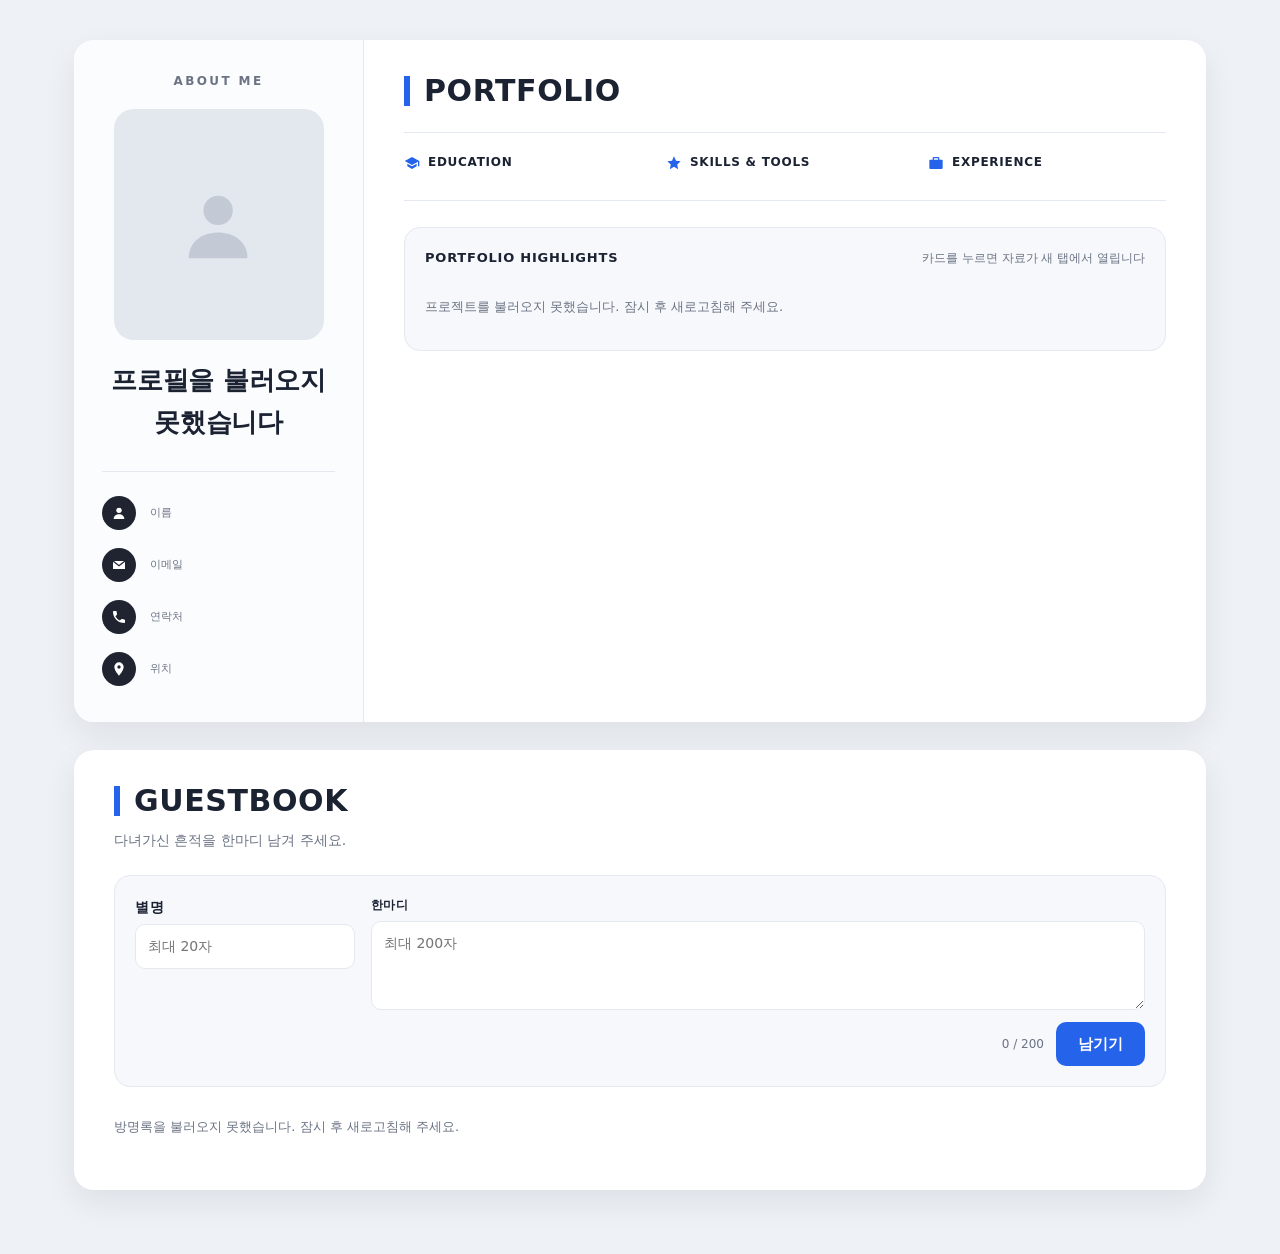
==== index.html @ 5671686d "방문자 화면(index.html, style.css, script.js) 추가 Co-Authored-By: Claude Opus 5.5 <noreply@anthropic.com> " ====
<!doctype html>
<html lang="ko">
<head>
  <meta charset="utf-8">
  <meta name="viewport" content="width=device-width, initial-scale=1">
  <title>포트폴리오</title>
  <link rel="stylesheet" href="style.css">
</head>
<body>
  <main class="page">

    <!-- 흰 큰 카드: 왼쪽 ABOUT ME + 오른쪽 PORTFOLIO -->
    <section class="sheet resume">

      <!-- 왼쪽: ABOUT ME -->
      <aside class="about">
        <p class="eyebrow">ABOUT ME</p>

        <div class="photo" id="photo">
          <img id="photo-img" alt="프로필 사진" hidden>
          <svg class="photo-empty" id="photo-empty" viewBox="0 0 24 24" aria-hidden="true"><circle cx="12" cy="8" r="4"/><path d="M4 21c0-4.4 3.6-7 8-7s8 2.6 8 7z"/></svg>
        </div>

        <h2 class="name" id="name">불러오는 중…</h2>
        <p class="job" id="job"></p>
        <p class="badge" id="badge" hidden>
          <svg viewBox="0 0 24 24" aria-hidden="true"><circle cx="12" cy="12" r="9" fill="none" stroke="currentColor" stroke-width="2"/><path d="M12 7v5l3 2" fill="none" stroke="currentColor" stroke-width="2" stroke-linecap="round"/></svg>
          <span id="badge-text"></span>
        </p>

        <ul class="contacts">
          <li>
            <span class="contact-icon"><svg viewBox="0 0 24 24" aria-hidden="true"><circle cx="12" cy="8" r="4"/><path d="M4 21c0-4.4 3.6-7 8-7s8 2.6 8 7z"/></svg></span>
            <div><span class="contact-label">이름</span><span class="contact-value" id="c-name"></span></div>
          </li>
          <li>
            <span class="contact-icon"><svg viewBox="0 0 24 24" aria-hidden="true"><path d="M3 6h18v12H3z"/><path d="M3 6l9 7 9-7" fill="none" stroke="#1f2430" stroke-width="2"/></svg></span>
            <div><span class="contact-label">이메일</span><span class="contact-value" id="c-email"></span></div>
          </li>
          <li>
            <span class="contact-icon"><svg viewBox="0 0 24 24" aria-hidden="true"><path d="M6.6 10.8a15 15 0 0 0 6.6 6.6l2.2-2.2c.3-.3.7-.4 1-.2 1.1.4 2.3.6 3.6.6.6 0 1 .4 1 1V20c0 .6-.4 1-1 1A17 17 0 0 1 3 4c0-.6.4-1 1-1h3.5c.6 0 1 .4 1 1 0 1.3.2 2.5.6 3.6.1.3 0 .7-.2 1z"/></svg></span>
            <div><span class="contact-label">연락처</span><span class="contact-value" id="c-phone"></span></div>
          </li>
          <li>
            <span class="contact-icon"><svg viewBox="0 0 24 24" aria-hidden="true"><path d="M12 2a7 7 0 0 0-7 7c0 5.2 7 13 7 13s7-7.8 7-13a7 7 0 0 0-7-7zm0 9.5A2.5 2.5 0 1 1 12 6.5a2.5 2.5 0 0 1 0 5z"/></svg></span>
            <div><span class="contact-label">위치</span><span class="contact-value" id="c-location"></span></div>
          </li>
        </ul>
      </aside>

      <!-- 오른쪽: PORTFOLIO -->
      <div class="content">
        <h1 class="page-title">PORTFOLIO</h1>
        <p class="headline" id="headline"></p>
        <p class="intro" id="intro"></p>

        <div class="facts">
          <section class="fact">
            <h3><svg viewBox="0 0 24 24" aria-hidden="true"><path d="M12 3 1 9l11 6 9-4.9V17h2V9z"/><path d="M5 13.2V17l7 4 7-4v-3.8l-7 3.8z"/></svg>EDUCATION</h3>
            <ul id="education"></ul>
          </section>
          <section class="fact">
            <h3><svg viewBox="0 0 24 24" aria-hidden="true"><path d="m12 2 3 6.6 7 .8-5.2 4.8 1.4 7L12 17.7 5.8 21.2l1.4-7L2 9.4l7-.8z"/></svg>SKILLS &amp; TOOLS</h3>
            <ul id="skills" class="skills"></ul>
          </section>
          <section class="fact">
            <h3><svg viewBox="0 0 24 24" aria-hidden="true"><path d="M9 3h6a2 2 0 0 1 2 2v2h4a1 1 0 0 1 1 1v11a2 2 0 0 1-2 2H4a2 2 0 0 1-2-2V8a1 1 0 0 1 1-1h4V5a2 2 0 0 1 2-2zm0 4h6V5H9z"/></svg>EXPERIENCE</h3>
            <ul id="experience"></ul>
          </section>
        </div>

        <section class="highlights">
          <div class="highlights-head">
            <h3>PORTFOLIO HIGHLIGHTS</h3>
            <p>카드를 누르면 자료가 새 탭에서 열립니다</p>
          </div>
          <div class="cards" id="cards">
            <p class="empty">불러오는 중…</p>
          </div>
        </section>

        <blockquote class="quote" id="quote" hidden></blockquote>
      </div>
    </section>

    <!-- 방명록 -->
    <section class="sheet guestbook">
      <h2 class="page-title">GUESTBOOK</h2>
      <p class="intro">다녀가신 흔적을 한마디 남겨 주세요.</p>

      <div class="gb-form">
        <label class="gb-field gb-nick">
          <span>별명</span>
          <input id="gb-nick" type="text" maxlength="20" placeholder="최대 20자" autocomplete="nickname">
        </label>
        <label class="gb-field gb-msg">
          <span>한마디</span>
          <textarea id="gb-msg" maxlength="200" rows="3" placeholder="최대 200자"></textarea>
        </label>
        <div class="gb-actions">
          <span class="gb-count" id="gb-count">0 / 200</span>
          <button type="button" class="btn-primary" id="gb-submit">남기기</button>
        </div>
        <p class="gb-status" id="gb-status" role="status"></p>
      </div>

      <ul class="gb-list" id="gb-list">
        <li class="empty">불러오는 중…</li>
      </ul>
    </section>

  </main>

  <!-- 잠깐 떴다 사라지는 알림 -->
  <p class="toast" id="toast" role="status" hidden></p>

  <script src="script.js"></script>
</body>
</html>
---- style.css ----
/* =========================================================
   색과 기본값
   ========================================================= */
:root {
  --bg: #eef1f5;          /* 바깥 연회색 바탕 */
  --sheet: #ffffff;       /* 흰 큰 카드 */
  --side: #fbfcfe;        /* 왼쪽 ABOUT ME 칸 */
  --soft: #f6f8fb;        /* 연한 상자 바탕 */
  --line: #e4e8ef;        /* 연한 테두리 */
  --text: #1b2232;        /* 진한 글자 */
  --muted: #6b7384;       /* 회색 글자 */
  --blue: #2563eb;        /* 파란 강조색 */
  --blue-soft: #eaf1ff;   /* 아주 연한 파랑 */
  --dark: #1f2430;        /* 동그란 검정 아이콘 */
  --heart: #e5484d;       /* 하트 */
}

* { box-sizing: border-box; }

body {
  margin: 0;
  background: var(--bg);
  color: var(--text);
  font-family: "Pretendard", "Apple SD Gothic Neo", "Malgun Gothic", "Noto Sans KR", system-ui, sans-serif;
  font-size: 15px;
  line-height: 1.6;
  word-break: keep-all;
  overflow-wrap: anywhere;
}

h1, h2, h3, h4, p, ul, blockquote { margin: 0; }
ul { padding: 0; list-style: none; }
img { display: block; max-width: 100%; }
[hidden] { display: none !important; }

.page {
  max-width: 1180px;
  margin: 0 auto;
  padding: 40px 24px 64px;
}

/* 흰 큰 카드 (포트폴리오와 방명록이 같은 모양) */
.sheet {
  background: var(--sheet);
  border-radius: 20px;
  box-shadow: 0 12px 32px rgba(23, 35, 66, 0.08);
  overflow: hidden;
}
.sheet + .sheet { margin-top: 28px; }

/* =========================================================
   왼쪽 ABOUT ME + 오른쪽 PORTFOLIO
   ========================================================= */
.resume {
  display: grid;
  grid-template-columns: 290px minmax(0, 1fr);
}

.about {
  background: var(--side);
  border-right: 1px solid var(--line);
  padding: 32px 28px 36px;
  text-align: center;
}

.eyebrow {
  font-size: 12px;
  font-weight: 700;
  letter-spacing: 0.2em;
  color: var(--muted);
  margin-bottom: 18px;
}

/* 둥근 사각 프로필 사진 (없으면 회색 자리) */
.photo {
  width: 100%;
  max-width: 210px;
  aspect-ratio: 1 / 1.1;
  margin: 0 auto 20px;
  border-radius: 20px;
  overflow: hidden;
  background: #e3e7ee;
  display: grid;
  place-items: center;
}
.photo img { width: 100%; height: 100%; object-fit: cover; }
.photo-empty { width: 42%; fill: #c4cad5; }

.name { font-size: 26px; font-weight: 800; letter-spacing: -0.01em; }
.job { margin-top: 4px; color: var(--blue); font-weight: 700; font-size: 14px; }

/* 파란 테두리 경력 배지 */
.badge {
  display: inline-flex;
  align-items: center;
  gap: 6px;
  margin-top: 14px;
  padding: 4px 14px;
  border: 1px solid var(--blue);
  border-radius: 999px;
  background: var(--blue-soft);
  color: var(--blue);
  font-size: 12px;
  font-weight: 700;
}
.badge svg { width: 14px; height: 14px; }

/* 동그란 검정 아이콘이 붙은 연락처 */
.contacts {
  margin-top: 28px;
  padding-top: 24px;
  border-top: 1px solid var(--line);
  display: grid;
  gap: 18px;
  text-align: left;
}
.contacts li { display: flex; align-items: center; gap: 14px; }
.contact-icon {
  flex: none;
  width: 34px;
  height: 34px;
  border-radius: 50%;
  background: var(--dark);
  display: grid;
  place-items: center;
}
.contact-icon svg { width: 16px; height: 16px; fill: #fff; }
.contact-label { display: block; font-size: 11px; color: var(--muted); line-height: 1.3; }
.contact-value { display: block; font-size: 15px; font-weight: 700; line-height: 1.4; }

/* 오른쪽 내용 칸 */
.content { padding: 36px 40px 40px; min-width: 0; }

/* 파란 세로 막대가 붙은 큰 제목 */
.page-title {
  font-size: 30px;
  font-weight: 800;
  letter-spacing: 0.02em;
  line-height: 1;
  padding-left: 14px;
  border-left: 6px solid var(--blue);
}

/* 한 줄 소개: 이름까지 파란 글씨 + 파란 밑줄 */
.headline {
  margin-top: 26px;
  font-size: 21px;
  font-weight: 800;
  line-height: 1.5;
}
.headline .accent {
  color: var(--blue);
  text-decoration: underline;
  text-decoration-thickness: 2px;
  text-underline-offset: 5px;
}

.intro { margin-top: 12px; color: var(--muted); font-size: 14px; line-height: 1.75; }

/* EDUCATION · SKILLS & TOOLS · EXPERIENCE 세 칸 */
.facts {
  display: grid;
  grid-template-columns: repeat(3, minmax(0, 1fr));
  gap: 24px;
  margin-top: 24px;
  padding: 20px 0;
  border-top: 1px solid var(--line);
  border-bottom: 1px solid var(--line);
}
.fact h3 {
  display: flex;
  align-items: center;
  gap: 8px;
  font-size: 12px;
  font-weight: 800;
  letter-spacing: 0.06em;
  margin-bottom: 8px;
}
.fact h3 svg { width: 16px; height: 16px; fill: var(--blue); flex: none; }
.fact li { font-size: 13px; font-weight: 600; }
.skills { display: grid; grid-template-columns: repeat(2, minmax(0, 1fr)); column-gap: 12px; }
.skills li { color: var(--muted); font-weight: 500; }
.skills li::before { content: "·"; margin-right: 6px; color: var(--blue); font-weight: 800; }

/* 연한 테두리 상자 안의 PORTFOLIO HIGHLIGHTS */
.highlights {
  margin-top: 26px;
  padding: 20px;
  border: 1px solid var(--line);
  border-radius: 16px;
  background: var(--soft);
}
.highlights-head {
  display: flex;
  justify-content: space-between;
  align-items: baseline;
  flex-wrap: wrap;
  gap: 4px 12px;
  margin-bottom: 16px;
}
.highlights-head h3 { font-size: 13px; font-weight: 800; letter-spacing: 0.06em; }
.highlights-head p { font-size: 12px; color: var(--muted); }

.cards {
  display: grid;
  grid-template-columns: repeat(4, minmax(0, 1fr));
  gap: 14px;
}

.card {
  display: flex;
  flex-direction: column;
  background: #fff;
  border: 1px solid var(--line);
  border-radius: 14px;
  overflow: hidden;
  transition: transform 0.15s ease, box-shadow 0.15s ease;
}
.card:hover { transform: translateY(-3px); box-shadow: 0 10px 22px rgba(23, 35, 66, 0.10); }

/* 카드에서 누르는 부분(썸네일 + 글) */
.card-open {
  display: flex;
  flex-direction: column;
  justify-content: flex-start;
  width: 100%;
  flex: 1;
  padding: 0;
  border: 0;
  background: none;
  color: inherit;
  font: inherit;
  text-align: left;
  cursor: pointer;
}
.card-open:disabled { cursor: default; }
.card-open:focus-visible { outline: 3px solid var(--blue); outline-offset: -3px; border-radius: 14px; }

/* 점 세 개가 있는 브라우저 창 모양 썸네일 */
.browser {
  margin: 10px 10px 0;
  border: 1px solid var(--line);
  border-radius: 8px;
  overflow: hidden;
}
.browser-bar {
  display: flex;
  gap: 4px;
  align-items: center;
  height: 16px;
  padding: 0 8px;
  background: #f1f3f7;
  border-bottom: 1px solid var(--line);
}
.browser-bar i { width: 6px; height: 6px; border-radius: 50%; background: #c8ced9; }
.browser-view { aspect-ratio: 16 / 10; background: #e8ebf0; }
.browser-view img { width: 100%; height: 100%; object-fit: cover; }

.card-body { padding: 12px 12px 4px; }
.card-kicker { color: var(--blue); font-size: 11px; font-weight: 700; line-height: 1.4; }
.card-title { margin-top: 4px; font-size: 15px; font-weight: 800; line-height: 1.35; }
.card-desc {
  margin-top: 6px;
  color: var(--muted);
  font-size: 12px;
  line-height: 1.55;
  min-height: calc(12px * 1.55 * 2);
  display: -webkit-box;
  -webkit-line-clamp: 2;
  -webkit-box-orient: vertical;
  overflow: hidden;
}

.card-foot {
  display: flex;
  justify-content: space-between;
  align-items: center;
  gap: 8px;
  padding: 8px 12px 12px;
}
.tags { display: flex; flex-wrap: wrap; gap: 4px; min-width: 0; }
.tag {
  max-width: 100%;
  overflow: hidden;
  text-overflow: ellipsis;
  white-space: nowrap;
  padding: 2px 8px;
  border-radius: 6px;
  background: #f0f2f6;
  color: #5b6475;
  font-size: 11px;
  font-weight: 600;
}

/* 하트 좋아요 */
.like {
  flex: none;
  display: inline-flex;
  align-items: center;
  gap: 4px;
  padding: 3px 10px;
  border: 1px solid var(--line);
  border-radius: 999px;
  background: #fff;
  color: var(--heart);
  font: inherit;
  font-size: 12px;
  font-weight: 700;
  cursor: pointer;
}
.like svg { width: 14px; height: 14px; fill: none; stroke: currentColor; stroke-width: 2; }
.like:hover { background: #fff5f5; }
.like.is-liked { background: #fff0f1; border-color: #f6c4c7; cursor: default; }
.like.is-liked svg { fill: currentColor; }
.like:disabled:not(.is-liked) { opacity: 0.6; cursor: wait; }

/* 맨 아래 기울어진 인용 */
.quote {
  margin-top: 26px;
  padding: 4px 0 4px 16px;
  border-left: 3px solid var(--line);
  color: #4b5465;
  font-style: italic;
  font-size: 15px;
}

.empty { color: var(--muted); font-size: 13px; grid-column: 1 / -1; padding: 12px 0; }

/* =========================================================
   방명록
   ========================================================= */
.guestbook { padding: 36px 40px 40px; }

.gb-form {
  display: grid;
  grid-template-columns: 220px minmax(0, 1fr);
  gap: 12px 16px;
  margin-top: 22px;
  padding: 20px;
  border: 1px solid var(--line);
  border-radius: 16px;
  background: var(--soft);
  align-items: start;
}
.gb-field { display: grid; gap: 6px; font-size: 12px; font-weight: 700; letter-spacing: 0.04em; }
.gb-field input,
.gb-field textarea {
  width: 100%;
  padding: 10px 12px;
  border: 1px solid var(--line);
  border-radius: 10px;
  background: #fff;
  color: var(--text);
  font: inherit;
  font-size: 14px;
  letter-spacing: 0;
  font-weight: 400;
  resize: vertical;
}
.gb-field input:focus,
.gb-field textarea:focus { outline: none; border-color: var(--blue); box-shadow: 0 0 0 3px var(--blue-soft); }
.gb-actions { grid-column: 1 / -1; display: flex; justify-content: flex-end; align-items: center; gap: 12px; }
.gb-count { font-size: 12px; color: var(--muted); }
.gb-status { grid-column: 1 / -1; font-size: 13px; color: var(--muted); min-height: 1em; }
.gb-status:empty { display: none; }
.gb-status.is-error { color: #c62828; }

.btn-primary {
  padding: 10px 22px;
  border: 0;
  border-radius: 10px;
  background: var(--blue);
  color: #fff;
  font: inherit;
  font-weight: 700;
  cursor: pointer;
}
.btn-primary:hover { background: #1d4fd0; }
.btn-primary:disabled { opacity: 0.6; cursor: wait; }

.gb-list { margin-top: 18px; }
.gb-item { padding: 16px 4px; border-top: 1px solid var(--line); }
.gb-item:first-child { border-top: 0; }
.gb-meta { display: flex; align-items: baseline; gap: 10px; }
.gb-nick { font-weight: 800; font-size: 14px; }
.gb-date { color: var(--muted); font-size: 12px; }
.gb-text { margin-top: 4px; font-size: 14px; white-space: pre-line; }

/* 잠깐 뜨는 알림 */
.toast {
  position: fixed;
  left: 50%;
  bottom: 24px;
  transform: translateX(-50%);
  max-width: calc(100% - 32px);
  padding: 10px 18px;
  border-radius: 10px;
  background: var(--dark);
  color: #fff;
  font-size: 13px;
  box-shadow: 0 8px 20px rgba(0, 0, 0, 0.18);
  z-index: 10;
}

/* =========================================================
   화면 폭에 따라
   ========================================================= */
@media (max-width: 1100px) {
  .cards { grid-template-columns: repeat(2, minmax(0, 1fr)); }
}

@media (max-width: 860px) {
  .resume { grid-template-columns: 1fr; }
  .about { border-right: 0; border-bottom: 1px solid var(--line); }
  .contacts { max-width: 360px; margin-left: auto; margin-right: auto; }
}

/* 휴대폰: 모두 한 줄로 쌓기 */
@media (max-width: 600px) {
  .page { padding: 16px 16px 40px; }
  .sheet + .sheet { margin-top: 16px; }
  .about { padding: 28px 20px; }
  .content, .guestbook { padding: 28px 20px; }
  .page-title { font-size: 26px; }
  .headline { font-size: 18px; }
  .facts { grid-template-columns: 1fr; gap: 18px; }
  .highlights { padding: 14px; }
  .cards { grid-template-columns: 1fr; }
  .gb-form { grid-template-columns: 1fr; padding: 16px; }
  .gb-actions .btn-primary { flex: 1; }
}
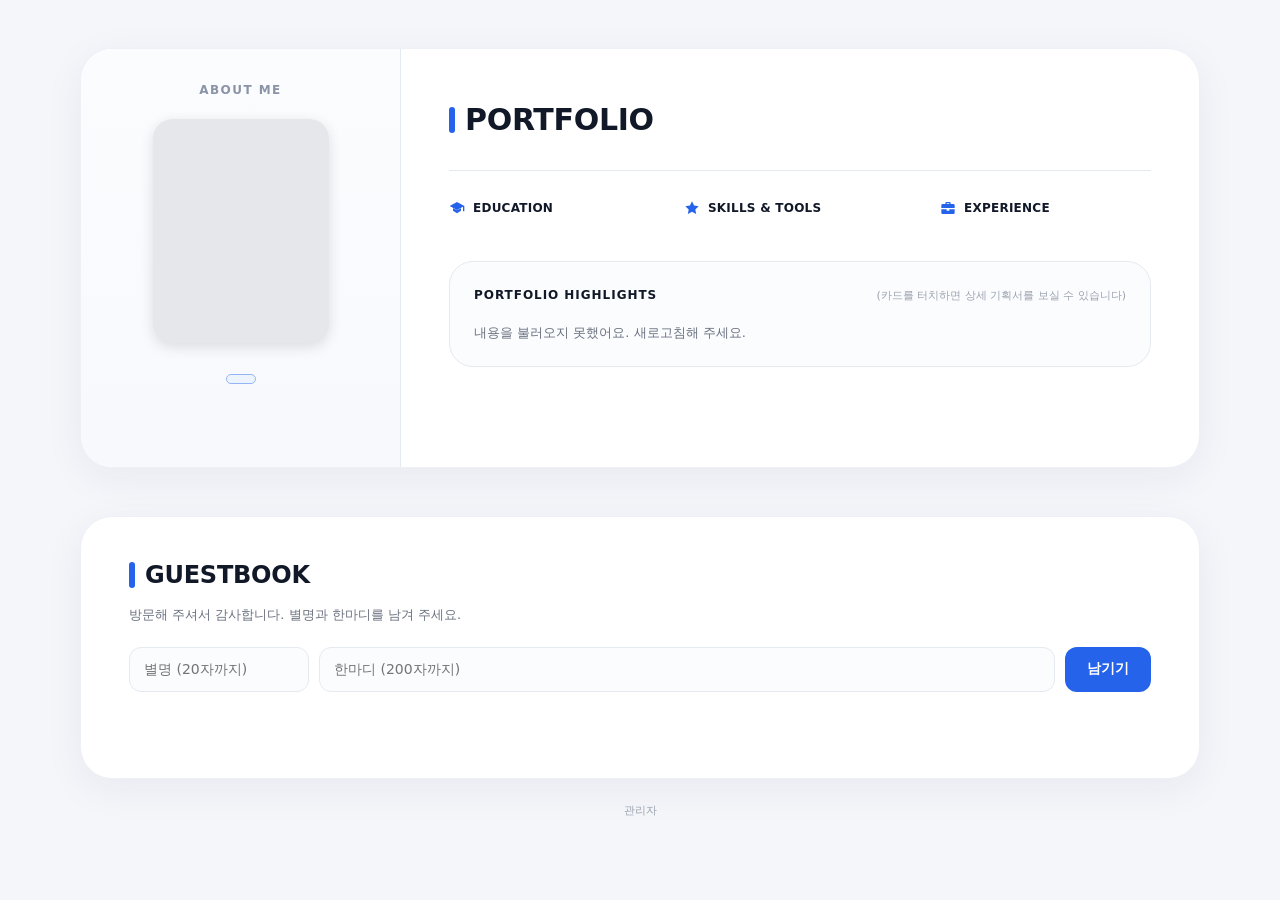
==== commit a8aff3ec: "방문자 화면을 jiyoung-vibe/resume-demo1027 버전으로 교체 (Supabase 주소·공개 키만 내 것으로) Co-Authored-By: Claude Opus 5" ====
--- a/index.html
+++ b/index.html
@@ -1,119 +1,76 @@
-<!doctype html>
+<!DOCTYPE html>
 <html lang="ko">
 <head>
-  <meta charset="utf-8">
+  <meta charset="UTF-8">
   <meta name="viewport" content="width=device-width, initial-scale=1">
   <title>포트폴리오</title>
   <link rel="stylesheet" href="style.css">
 </head>
 <body>
-  <main class="page">
+  <div class="page">
 
-    <!-- 흰 큰 카드: 왼쪽 ABOUT ME + 오른쪽 PORTFOLIO -->
-    <section class="sheet resume">
-
-      <!-- 왼쪽: ABOUT ME -->
-      <aside class="about">
-        <p class="eyebrow">ABOUT ME</p>
-
-        <div class="photo" id="photo">
-          <img id="photo-img" alt="프로필 사진" hidden>
-          <svg class="photo-empty" id="photo-empty" viewBox="0 0 24 24" aria-hidden="true"><circle cx="12" cy="8" r="4"/><path d="M4 21c0-4.4 3.6-7 8-7s8 2.6 8 7z"/></svg>
-        </div>
-
-        <h2 class="name" id="name">불러오는 중…</h2>
-        <p class="job" id="job"></p>
-        <p class="badge" id="badge" hidden>
-          <svg viewBox="0 0 24 24" aria-hidden="true"><circle cx="12" cy="12" r="9" fill="none" stroke="currentColor" stroke-width="2"/><path d="M12 7v5l3 2" fill="none" stroke="currentColor" stroke-width="2" stroke-linecap="round"/></svg>
-          <span id="badge-text"></span>
-        </p>
-
-        <ul class="contacts">
-          <li>
-            <span class="contact-icon"><svg viewBox="0 0 24 24" aria-hidden="true"><circle cx="12" cy="8" r="4"/><path d="M4 21c0-4.4 3.6-7 8-7s8 2.6 8 7z"/></svg></span>
-            <div><span class="contact-label">이름</span><span class="contact-value" id="c-name"></span></div>
-          </li>
-          <li>
-            <span class="contact-icon"><svg viewBox="0 0 24 24" aria-hidden="true"><path d="M3 6h18v12H3z"/><path d="M3 6l9 7 9-7" fill="none" stroke="#1f2430" stroke-width="2"/></svg></span>
-            <div><span class="contact-label">이메일</span><span class="contact-value" id="c-email"></span></div>
-          </li>
-          <li>
-            <span class="contact-icon"><svg viewBox="0 0 24 24" aria-hidden="true"><path d="M6.6 10.8a15 15 0 0 0 6.6 6.6l2.2-2.2c.3-.3.7-.4 1-.2 1.1.4 2.3.6 3.6.6.6 0 1 .4 1 1V20c0 .6-.4 1-1 1A17 17 0 0 1 3 4c0-.6.4-1 1-1h3.5c.6 0 1 .4 1 1 0 1.3.2 2.5.6 3.6.1.3 0 .7-.2 1z"/></svg></span>
-            <div><span class="contact-label">연락처</span><span class="contact-value" id="c-phone"></span></div>
-          </li>
-          <li>
-            <span class="contact-icon"><svg viewBox="0 0 24 24" aria-hidden="true"><path d="M12 2a7 7 0 0 0-7 7c0 5.2 7 13 7 13s7-7.8 7-13a7 7 0 0 0-7-7zm0 9.5A2.5 2.5 0 1 1 12 6.5a2.5 2.5 0 0 1 0 5z"/></svg></span>
-            <div><span class="contact-label">위치</span><span class="contact-value" id="c-location"></span></div>
-          </li>
-        </ul>
+    <section class="card main-card">
+      <aside class="about" id="about">
+        <p class="about-label">ABOUT ME</p>
+        <div class="photo" id="photo"></div>
+        <h2 class="name" id="name"></h2>
+        <p class="title" id="title"></p>
+        <p class="badge-wrap"><span class="badge" id="badge"></span></p>
+        <ul class="contacts" id="contacts"></ul>
       </aside>
 
-      <!-- 오른쪽: PORTFOLIO -->
-      <div class="content">
-        <h1 class="page-title">PORTFOLIO</h1>
+      <main class="portfolio">
+        <h1 class="page-title"><span class="bar"></span>PORTFOLIO</h1>
         <p class="headline" id="headline"></p>
         <p class="intro" id="intro"></p>
+        <hr class="divider">
 
-        <div class="facts">
-          <section class="fact">
-            <h3><svg viewBox="0 0 24 24" aria-hidden="true"><path d="M12 3 1 9l11 6 9-4.9V17h2V9z"/><path d="M5 13.2V17l7 4 7-4v-3.8l-7 3.8z"/></svg>EDUCATION</h3>
-            <ul id="education"></ul>
+        <div class="info-grid">
+          <section>
+            <h3 class="info-title"><svg viewBox="0 0 24 24" aria-hidden="true"><path d="M12 3 1 9l11 6 9-4.9V17h2V9L12 3zm-6 9.2v4L12 20l6-3.8v-4L12 15.5 6 12.2z"/></svg>EDUCATION</h3>
+            <div class="info-body" id="education"></div>
           </section>
-          <section class="fact">
-            <h3><svg viewBox="0 0 24 24" aria-hidden="true"><path d="m12 2 3 6.6 7 .8-5.2 4.8 1.4 7L12 17.7 5.8 21.2l1.4-7L2 9.4l7-.8z"/></svg>SKILLS &amp; TOOLS</h3>
-            <ul id="skills" class="skills"></ul>
+          <section>
+            <h3 class="info-title"><svg viewBox="0 0 24 24" aria-hidden="true"><path d="m12 2 3.1 6.3 6.9 1-5 4.9 1.2 6.8L12 17.7 5.8 21l1.2-6.8-5-4.9 6.9-1L12 2z"/></svg>SKILLS &amp; TOOLS</h3>
+            <div class="info-body" id="skills"></div>
           </section>
-          <section class="fact">
-            <h3><svg viewBox="0 0 24 24" aria-hidden="true"><path d="M9 3h6a2 2 0 0 1 2 2v2h4a1 1 0 0 1 1 1v11a2 2 0 0 1-2 2H4a2 2 0 0 1-2-2V8a1 1 0 0 1 1-1h4V5a2 2 0 0 1 2-2zm0 4h6V5H9z"/></svg>EXPERIENCE</h3>
-            <ul id="experience"></ul>
+          <section>
+            <h3 class="info-title"><svg viewBox="0 0 24 24" aria-hidden="true"><path d="M10 3h4a2 2 0 0 1 2 2v1h4a2 2 0 0 1 2 2v4H2V8a2 2 0 0 1 2-2h4V5a2 2 0 0 1 2-2zm0 2v1h4V5h-4zM2 14h8v2h4v-2h8v5a2 2 0 0 1-2 2H4a2 2 0 0 1-2-2v-5z"/></svg>EXPERIENCE</h3>
+            <div class="info-body" id="experience"></div>
           </section>
         </div>
 
         <section class="highlights">
           <div class="highlights-head">
             <h3>PORTFOLIO HIGHLIGHTS</h3>
-            <p>카드를 누르면 자료가 새 탭에서 열립니다</p>
+            <span class="hint">(카드를 터치하면 상세 기획서를 보실 수 있습니다)</span>
           </div>
-          <div class="cards" id="cards">
-            <p class="empty">불러오는 중…</p>
-          </div>
+          <div class="project-grid" id="projects"><p class="status">불러오는 중…</p></div>
         </section>
 
-        <blockquote class="quote" id="quote" hidden></blockquote>
+        <p class="quote" id="quote"></p>
+      </main>
+    </section>
+
+    <section class="card guestbook">
+      <div class="guestbook-inner">
+        <h2 class="guestbook-title"><span class="bar"></span>GUESTBOOK</h2>
+        <p class="guestbook-sub">방문해 주셔서 감사합니다. 별명과 한마디를 남겨 주세요.</p>
+
+        <div class="guest-form">
+          <input type="text" id="gb-nickname" maxlength="20" placeholder="별명 (20자까지)" aria-label="별명">
+          <input type="text" id="gb-message" maxlength="200" placeholder="한마디 (200자까지)" aria-label="한마디">
+          <button type="button" id="gb-submit" class="primary-btn">남기기</button>
+        </div>
+        <p class="form-msg" id="gb-msg" role="status"></p>
+
+        <ul class="guest-list" id="gb-list"></ul>
       </div>
     </section>
 
-    <!-- 방명록 -->
-    <section class="sheet guestbook">
-      <h2 class="page-title">GUESTBOOK</h2>
-      <p class="intro">다녀가신 흔적을 한마디 남겨 주세요.</p>
+    <p class="admin-link"><a href="admin.html">관리자</a></p>
 
-      <div class="gb-form">
-        <label class="gb-field gb-nick">
-          <span>별명</span>
-          <input id="gb-nick" type="text" maxlength="20" placeholder="최대 20자" autocomplete="nickname">
-        </label>
-        <label class="gb-field gb-msg">
-          <span>한마디</span>
-          <textarea id="gb-msg" maxlength="200" rows="3" placeholder="최대 200자"></textarea>
-        </label>
-        <div class="gb-actions">
-          <span class="gb-count" id="gb-count">0 / 200</span>
-          <button type="button" class="btn-primary" id="gb-submit">남기기</button>
-        </div>
-        <p class="gb-status" id="gb-status" role="status"></p>
-      </div>
-
-      <ul class="gb-list" id="gb-list">
-        <li class="empty">불러오는 중…</li>
-      </ul>
-    </section>
-
-  </main>
-
-  <!-- 잠깐 떴다 사라지는 알림 -->
-  <p class="toast" id="toast" role="status" hidden></p>
-
+  </div>
   <script src="script.js"></script>
 </body>
 </html>
--- a/style.css
+++ b/style.css
@@ -1,18 +1,12 @@
-/* =========================================================
-   색과 기본값
-   ========================================================= */
 :root {
-  --bg: #eef1f5;          /* 바깥 연회색 바탕 */
-  --sheet: #ffffff;       /* 흰 큰 카드 */
-  --side: #fbfcfe;        /* 왼쪽 ABOUT ME 칸 */
-  --soft: #f6f8fb;        /* 연한 상자 바탕 */
-  --line: #e4e8ef;        /* 연한 테두리 */
-  --text: #1b2232;        /* 진한 글자 */
-  --muted: #6b7384;       /* 회색 글자 */
-  --blue: #2563eb;        /* 파란 강조색 */
-  --blue-soft: #eaf1ff;   /* 아주 연한 파랑 */
-  --dark: #1f2430;        /* 동그란 검정 아이콘 */
-  --heart: #e5484d;       /* 하트 */
+  --blue: #2563eb;
+  --bg: #f4f6fa;
+  --text: #111827;
+  --muted: #6b7280;
+  --soft: #9ca3af;
+  --line: #e5e9f0;
+  --chip: #f1f3f7;
+  --font: "Pretendard", "Apple SD Gothic Neo", "Noto Sans KR", "Malgun Gothic", system-ui, sans-serif;
 }
 
 * { box-sizing: border-box; }
@@ -21,411 +15,433 @@
   margin: 0;
   background: var(--bg);
   color: var(--text);
-  font-family: "Pretendard", "Apple SD Gothic Neo", "Malgun Gothic", "Noto Sans KR", system-ui, sans-serif;
-  font-size: 15px;
-  line-height: 1.6;
-  word-break: keep-all;
-  overflow-wrap: anywhere;
-}
-
-h1, h2, h3, h4, p, ul, blockquote { margin: 0; }
-ul { padding: 0; list-style: none; }
-img { display: block; max-width: 100%; }
-[hidden] { display: none !important; }
+  font-family: var(--font);
+  line-height: 1.5;
+  -webkit-font-smoothing: antialiased;
+}
 
 .page {
-  max-width: 1180px;
+  max-width: 1152px;
   margin: 0 auto;
-  padding: 40px 24px 64px;
-}
-
-/* 흰 큰 카드 (포트폴리오와 방명록이 같은 모양) */
-.sheet {
-  background: var(--sheet);
-  border-radius: 20px;
-  box-shadow: 0 12px 32px rgba(23, 35, 66, 0.08);
+  padding: 48px 16px;
+  display: flex;
+  flex-direction: column;
+  gap: 48px;
+}
+
+button { font-family: inherit; cursor: pointer; }
+
+/* ---------- 큰 흰 카드 ---------- */
+.card {
+  background: #fff;
+  border: 1px solid #edf0f5;
+  border-radius: 32px;
+  box-shadow: 0 10px 40px rgba(31, 41, 80, 0.06);
   overflow: hidden;
 }
-.sheet + .sheet { margin-top: 28px; }
-
-/* =========================================================
-   왼쪽 ABOUT ME + 오른쪽 PORTFOLIO
-   ========================================================= */
-.resume {
+
+.main-card {
   display: grid;
-  grid-template-columns: 290px minmax(0, 1fr);
-}
-
+  grid-template-columns: 320px 1fr;
+}
+
+/* ---------- 왼쪽 ABOUT ME ---------- */
 .about {
-  background: var(--side);
+  padding: 32px 28px 40px;
   border-right: 1px solid var(--line);
-  padding: 32px 28px 36px;
+  background: linear-gradient(180deg, #fbfcfe 0%, #f7f9fd 100%);
   text-align: center;
 }
 
-.eyebrow {
+.about-label {
+  margin: 0 0 20px;
   font-size: 12px;
   font-weight: 700;
-  letter-spacing: 0.2em;
-  color: var(--muted);
-  margin-bottom: 18px;
-}
-
-/* 둥근 사각 프로필 사진 (없으면 회색 자리) */
+  letter-spacing: 0.12em;
+  color: #8a94a6;
+}
+
 .photo {
-  width: 100%;
-  max-width: 210px;
-  aspect-ratio: 1 / 1.1;
-  margin: 0 auto 20px;
+  width: 176px;
+  height: 224px;
+  margin: 0 auto 24px;
   border-radius: 20px;
+  background: #e5e7eb;
   overflow: hidden;
-  background: #e3e7ee;
+  box-shadow: 0 4px 14px rgba(0, 0, 0, 0.12);
+}
+.photo img { width: 100%; height: 100%; object-fit: cover; display: block; }
+
+.name { margin: 0; font-size: 24px; font-weight: 800; }
+.title { margin: 6px 0 0; font-size: 15px; font-weight: 700; color: var(--blue); }
+
+.badge-wrap { margin: 14px 0 0; }
+.badge {
+  display: inline-block;
+  padding: 4px 14px;
+  border: 1px solid #93b4f5;
+  border-radius: 999px;
+  background: #eef4ff;
+  color: var(--blue);
+  font-size: 12px;
+  font-weight: 600;
+}
+
+.contacts {
+  list-style: none;
+  margin: 36px 0 0;
+  padding: 0;
+  display: flex;
+  flex-direction: column;
+  gap: 14px;
+  text-align: left;
+}
+.contacts li { display: flex; align-items: center; gap: 12px; }
+.contact-icon {
+  flex: none;
+  width: 32px;
+  height: 32px;
+  border-radius: 50%;
+  background: #111827;
   display: grid;
   place-items: center;
 }
-.photo img { width: 100%; height: 100%; object-fit: cover; }
-.photo-empty { width: 42%; fill: #c4cad5; }
-
-.name { font-size: 26px; font-weight: 800; letter-spacing: -0.01em; }
-.job { margin-top: 4px; color: var(--blue); font-weight: 700; font-size: 14px; }
-
-/* 파란 테두리 경력 배지 */
-.badge {
-  display: inline-flex;
-  align-items: center;
-  gap: 6px;
-  margin-top: 14px;
-  padding: 4px 14px;
-  border: 1px solid var(--blue);
-  border-radius: 999px;
-  background: var(--blue-soft);
-  color: var(--blue);
-  font-size: 12px;
-  font-weight: 700;
-}
-.badge svg { width: 14px; height: 14px; }
-
-/* 동그란 검정 아이콘이 붙은 연락처 */
-.contacts {
-  margin-top: 28px;
-  padding-top: 24px;
-  border-top: 1px solid var(--line);
-  display: grid;
-  gap: 18px;
-  text-align: left;
-}
-.contacts li { display: flex; align-items: center; gap: 14px; }
-.contact-icon {
-  flex: none;
-  width: 34px;
-  height: 34px;
-  border-radius: 50%;
-  background: var(--dark);
-  display: grid;
-  place-items: center;
-}
-.contact-icon svg { width: 16px; height: 16px; fill: #fff; }
-.contact-label { display: block; font-size: 11px; color: var(--muted); line-height: 1.3; }
-.contact-value { display: block; font-size: 15px; font-weight: 700; line-height: 1.4; }
-
-/* 오른쪽 내용 칸 */
-.content { padding: 36px 40px 40px; min-width: 0; }
-
-/* 파란 세로 막대가 붙은 큰 제목 */
-.page-title {
+.contact-icon svg { width: 15px; height: 15px; fill: #fff; }
+.contact-label { display: block; font-size: 10px; color: var(--soft); line-height: 1.2; }
+.contact-value { display: block; font-size: 15px; font-weight: 700; word-break: break-all; }
+
+/* ---------- 오른쪽 PORTFOLIO ---------- */
+.portfolio { padding: 48px 48px 36px; min-width: 0; }
+
+.page-title, .guestbook-title {
+  margin: 0;
+  display: flex;
+  align-items: center;
+  gap: 10px;
   font-size: 30px;
   font-weight: 800;
-  letter-spacing: 0.02em;
-  line-height: 1;
-  padding-left: 14px;
-  border-left: 6px solid var(--blue);
-}
-
-/* 한 줄 소개: 이름까지 파란 글씨 + 파란 밑줄 */
-.headline {
-  margin-top: 26px;
-  font-size: 21px;
-  font-weight: 800;
-  line-height: 1.5;
-}
-.headline .accent {
+  letter-spacing: -0.01em;
+}
+.bar { width: 6px; height: 26px; border-radius: 3px; background: var(--blue); flex: none; }
+
+.headline { margin: 20px 0 0; font-size: 20px; font-weight: 800; line-height: 1.5; }
+.headline .em {
   color: var(--blue);
   text-decoration: underline;
   text-decoration-thickness: 2px;
   text-underline-offset: 5px;
-}
-
-.intro { margin-top: 12px; color: var(--muted); font-size: 14px; line-height: 1.75; }
-
-/* EDUCATION · SKILLS & TOOLS · EXPERIENCE 세 칸 */
-.facts {
-  display: grid;
-  grid-template-columns: repeat(3, minmax(0, 1fr));
-  gap: 24px;
-  margin-top: 24px;
-  padding: 20px 0;
-  border-top: 1px solid var(--line);
-  border-bottom: 1px solid var(--line);
-}
-.fact h3 {
+  text-decoration-color: #9db9f5;
+}
+
+.intro { margin: 14px 0 0; font-size: 14px; color: #4b5563; line-height: 1.75; }
+
+.divider { border: 0; border-top: 1px solid var(--line); margin: 28px 0; }
+
+.info-grid { display: grid; grid-template-columns: 1fr 1.1fr 1fr; gap: 24px; }
+.info-title {
+  margin: 0 0 12px;
   display: flex;
   align-items: center;
   gap: 8px;
   font-size: 12px;
   font-weight: 800;
-  letter-spacing: 0.06em;
-  margin-bottom: 8px;
-}
-.fact h3 svg { width: 16px; height: 16px; fill: var(--blue); flex: none; }
-.fact li { font-size: 13px; font-weight: 600; }
-.skills { display: grid; grid-template-columns: repeat(2, minmax(0, 1fr)); column-gap: 12px; }
-.skills li { color: var(--muted); font-weight: 500; }
-.skills li::before { content: "·"; margin-right: 6px; color: var(--blue); font-weight: 800; }
-
-/* 연한 테두리 상자 안의 PORTFOLIO HIGHLIGHTS */
+  letter-spacing: 0.02em;
+}
+.info-title svg { width: 16px; height: 16px; fill: var(--blue); flex: none; }
+.info-body { font-size: 11.5px; color: var(--soft); line-height: 1.7; }
+.info-body .first { color: var(--text); font-weight: 700; font-size: 12px; }
+.info-body p { margin: 0; }
+.skill-list {
+  list-style: none;
+  margin: 0;
+  padding: 0;
+  display: grid;
+  grid-template-columns: 1fr 1fr;
+  gap: 4px 10px;
+  color: #4b5563;
+  font-size: 12px;
+}
+.skill-list li::before {
+  content: "";
+  display: inline-block;
+  width: 4px;
+  height: 4px;
+  margin-right: 7px;
+  border-radius: 50%;
+  background: #b6bdc9;
+  vertical-align: middle;
+}
+
+/* ---------- PORTFOLIO HIGHLIGHTS ---------- */
 .highlights {
-  margin-top: 26px;
-  padding: 20px;
-  border: 1px solid var(--line);
-  border-radius: 16px;
-  background: var(--soft);
+  margin-top: 32px;
+  padding: 24px;
+  border: 1px solid var(--line);
+  border-radius: 24px;
+  background: #fbfcfe;
 }
 .highlights-head {
   display: flex;
   justify-content: space-between;
   align-items: baseline;
+  gap: 12px;
   flex-wrap: wrap;
-  gap: 4px 12px;
-  margin-bottom: 16px;
-}
-.highlights-head h3 { font-size: 13px; font-weight: 800; letter-spacing: 0.06em; }
-.highlights-head p { font-size: 12px; color: var(--muted); }
-
-.cards {
-  display: grid;
-  grid-template-columns: repeat(4, minmax(0, 1fr));
-  gap: 14px;
-}
-
-.card {
+  margin-bottom: 18px;
+}
+.highlights-head h3 { margin: 0; font-size: 12px; font-weight: 800; letter-spacing: 0.08em; }
+.hint { font-size: 11px; color: var(--soft); }
+
+.project-grid { display: grid; grid-template-columns: repeat(4, 1fr); gap: 14px; }
+.status { grid-column: 1 / -1; margin: 0; color: var(--muted); font-size: 13px; }
+
+.project {
   display: flex;
   flex-direction: column;
+  padding: 14px;
   background: #fff;
   border: 1px solid var(--line);
   border-radius: 14px;
-  overflow: hidden;
-  transition: transform 0.15s ease, box-shadow 0.15s ease;
-}
-.card:hover { transform: translateY(-3px); box-shadow: 0 10px 22px rgba(23, 35, 66, 0.10); }
-
-/* 카드에서 누르는 부분(썸네일 + 글) */
-.card-open {
-  display: flex;
-  flex-direction: column;
-  justify-content: flex-start;
-  width: 100%;
-  flex: 1;
-  padding: 0;
-  border: 0;
-  background: none;
-  color: inherit;
-  font: inherit;
-  text-align: left;
-  cursor: pointer;
-}
-.card-open:disabled { cursor: default; }
-.card-open:focus-visible { outline: 3px solid var(--blue); outline-offset: -3px; border-radius: 14px; }
-
-/* 점 세 개가 있는 브라우저 창 모양 썸네일 */
-.browser {
-  margin: 10px 10px 0;
+  min-width: 0;
+}
+.project.clickable { cursor: pointer; transition: box-shadow .15s, transform .15s; }
+.project.clickable:hover, .project.clickable:focus-visible {
+  box-shadow: 0 6px 18px rgba(37, 99, 235, 0.12);
+  transform: translateY(-2px);
+  outline: none;
+}
+
+.thumb {
   border: 1px solid var(--line);
   border-radius: 8px;
   overflow: hidden;
-}
-.browser-bar {
-  display: flex;
+  background: #fff;
+}
+.thumb-bar {
+  height: 14px;
+  background: #eceff4;
+  display: flex;
+  align-items: center;
   gap: 4px;
-  align-items: center;
-  height: 16px;
-  padding: 0 8px;
-  background: #f1f3f7;
-  border-bottom: 1px solid var(--line);
-}
-.browser-bar i { width: 6px; height: 6px; border-radius: 50%; background: #c8ced9; }
-.browser-view { aspect-ratio: 16 / 10; background: #e8ebf0; }
-.browser-view img { width: 100%; height: 100%; object-fit: cover; }
-
-.card-body { padding: 12px 12px 4px; }
-.card-kicker { color: var(--blue); font-size: 11px; font-weight: 700; line-height: 1.4; }
-.card-title { margin-top: 4px; font-size: 15px; font-weight: 800; line-height: 1.35; }
-.card-desc {
-  margin-top: 6px;
-  color: var(--muted);
-  font-size: 12px;
-  line-height: 1.55;
-  min-height: calc(12px * 1.55 * 2);
+  padding: 0 7px;
+}
+.thumb-bar i { width: 4px; height: 4px; border-radius: 50%; background: #c3c9d4; }
+.thumb-img { aspect-ratio: 16 / 9; background: #f0f2f6; }
+.thumb-img img { width: 100%; height: 100%; object-fit: cover; display: block; }
+
+.p-cat { margin: 14px 0 0; font-size: 10.5px; font-weight: 800; color: var(--blue); }
+.p-title { margin: 4px 0 0; font-size: 14px; font-weight: 800; line-height: 1.35; word-break: keep-all; }
+.p-desc {
+  margin: 6px 0 0;
+  font-size: 11px;
+  color: var(--soft);
+  line-height: 1.5;
   display: -webkit-box;
   -webkit-line-clamp: 2;
   -webkit-box-orient: vertical;
   overflow: hidden;
 }
-
-.card-foot {
+.p-foot {
+  margin-top: auto;
+  padding-top: 14px;
   display: flex;
   justify-content: space-between;
   align-items: center;
-  gap: 8px;
-  padding: 8px 12px 12px;
-}
-.tags { display: flex; flex-wrap: wrap; gap: 4px; min-width: 0; }
+  gap: 6px;
+}
+.tags { display: flex; flex-wrap: wrap; gap: 4px; }
 .tag {
-  max-width: 100%;
-  overflow: hidden;
-  text-overflow: ellipsis;
-  white-space: nowrap;
-  padding: 2px 8px;
-  border-radius: 6px;
-  background: #f0f2f6;
-  color: #5b6475;
-  font-size: 11px;
+  padding: 3px 8px;
+  border-radius: 4px;
+  background: var(--chip);
+  color: #6b7280;
+  font-size: 10px;
   font-weight: 600;
 }
 
-/* 하트 좋아요 */
-.like {
+.like-btn {
   flex: none;
   display: inline-flex;
   align-items: center;
   gap: 4px;
-  padding: 3px 10px;
+  padding: 3px 8px;
   border: 1px solid var(--line);
   border-radius: 999px;
   background: #fff;
-  color: var(--heart);
+  color: var(--muted);
+  font-size: 11px;
+  font-weight: 700;
+}
+.like-btn svg { width: 13px; height: 13px; fill: none; stroke: currentColor; stroke-width: 2; }
+.like-btn:hover:not(:disabled) { border-color: #f4a3b0; color: #e11d48; }
+.like-btn.liked { color: #e11d48; border-color: #f4a3b0; background: #fff1f3; cursor: default; }
+.like-btn.liked svg { fill: #e11d48; stroke: #e11d48; }
+
+.quote {
+  margin: 36px 0 0;
+  text-align: center;
+  font-size: 12px;
+  font-style: italic;
+  color: var(--soft);
+}
+
+/* ---------- 방명록 ---------- */
+.guestbook-inner { padding: 40px 48px 44px; }
+.guestbook-title { font-size: 24px; }
+.guestbook-sub { margin: 12px 0 0; font-size: 13px; color: var(--muted); }
+
+.guest-form { margin-top: 22px; display: grid; grid-template-columns: 180px 1fr auto; gap: 10px; }
+.guest-form input {
+  min-width: 0;
+  padding: 11px 14px;
+  border: 1px solid var(--line);
+  border-radius: 12px;
+  background: #fbfcfe;
   font: inherit;
-  font-size: 12px;
+  font-size: 14px;
+  color: var(--text);
+}
+.guest-form input:focus { outline: 2px solid #bcd0fa; border-color: var(--blue); background: #fff; }
+.primary-btn {
+  padding: 0 22px;
+  border: 0;
+  border-radius: 12px;
+  background: var(--blue);
+  color: #fff;
+  font-size: 14px;
   font-weight: 700;
-  cursor: pointer;
-}
-.like svg { width: 14px; height: 14px; fill: none; stroke: currentColor; stroke-width: 2; }
-.like:hover { background: #fff5f5; }
-.like.is-liked { background: #fff0f1; border-color: #f6c4c7; cursor: default; }
-.like.is-liked svg { fill: currentColor; }
-.like:disabled:not(.is-liked) { opacity: 0.6; cursor: wait; }
-
-/* 맨 아래 기울어진 인용 */
-.quote {
-  margin-top: 26px;
-  padding: 4px 0 4px 16px;
-  border-left: 3px solid var(--line);
-  color: #4b5465;
-  font-style: italic;
-  font-size: 15px;
-}
-
-.empty { color: var(--muted); font-size: 13px; grid-column: 1 / -1; padding: 12px 0; }
-
-/* =========================================================
-   방명록
-   ========================================================= */
-.guestbook { padding: 36px 40px 40px; }
-
-.gb-form {
-  display: grid;
-  grid-template-columns: 220px minmax(0, 1fr);
-  gap: 12px 16px;
-  margin-top: 22px;
-  padding: 20px;
-  border: 1px solid var(--line);
-  border-radius: 16px;
-  background: var(--soft);
-  align-items: start;
-}
-.gb-field { display: grid; gap: 6px; font-size: 12px; font-weight: 700; letter-spacing: 0.04em; }
-.gb-field input,
-.gb-field textarea {
+}
+.primary-btn:disabled { opacity: .55; cursor: default; }
+.form-msg { min-height: 20px; margin: 8px 2px 0; font-size: 12px; color: #e11d48; }
+
+.guest-list { list-style: none; margin: 14px 0 0; padding: 0; display: flex; flex-direction: column; gap: 10px; }
+.guest-item {
+  padding: 14px 16px;
+  border: 1px solid var(--line);
+  border-radius: 14px;
+  background: #fbfcfe;
+}
+.guest-top { display: flex; justify-content: space-between; gap: 10px; align-items: baseline; }
+.guest-nick { font-size: 13px; font-weight: 800; }
+.guest-date { font-size: 11px; color: var(--soft); flex: none; }
+.guest-text { margin: 4px 0 0; font-size: 14px; color: #374151; white-space: pre-wrap; word-break: break-word; }
+.guest-empty { color: var(--muted); font-size: 13px; }
+
+/* ---------- 태블릿·휴대폰 ---------- */
+@media (max-width: 1000px) {
+  .project-grid { grid-template-columns: repeat(2, 1fr); }
+}
+
+@media (max-width: 800px) {
+  .page { padding: 24px 16px; gap: 24px; }
+  .card { border-radius: 24px; }
+  .main-card { grid-template-columns: 1fr; }
+  .about { border-right: 0; border-bottom: 1px solid var(--line); }
+  .contacts { max-width: 320px; margin-left: auto; margin-right: auto; }
+  .portfolio { padding: 32px 22px 28px; }
+  .page-title { font-size: 26px; }
+  .headline { font-size: 18px; }
+  .info-grid { grid-template-columns: 1fr; gap: 22px; }
+  .highlights { padding: 18px 14px; }
+  .guestbook-inner { padding: 30px 22px 32px; }
+  .guest-form { grid-template-columns: 1fr; }
+  .primary-btn { padding: 12px; }
+}
+
+@media (max-width: 560px) {
+  .project-grid { grid-template-columns: 1fr; }
+}
+
+/* ---------- 방문자 화면 맨 아래 관리자 링크 ---------- */
+.admin-link { text-align: center; margin: -24px 0 0; font-size: 11px; }
+.admin-link a { color: var(--soft); text-decoration: none; }
+.admin-link a:hover { color: var(--muted); text-decoration: underline; }
+
+/* ---------- 관리자 화면 ---------- */
+[hidden] { display: none !important; }
+.admin-page { gap: 28px; max-width: 960px; }
+#app { display: flex; flex-direction: column; gap: 28px; }
+.admin-card { padding: 36px 40px; }
+.admin-card.narrow { max-width: 480px; width: 100%; margin: 40px auto 0; }
+
+.topbar { display: flex; justify-content: space-between; align-items: center; gap: 12px; flex-wrap: wrap; }
+.topbar-right { display: flex; align-items: center; gap: 8px; flex-wrap: wrap; }
+.who { font-size: 12px; color: var(--muted); }
+
+.section-title { margin: 0 0 18px; font-size: 20px; font-weight: 800; }
+.sub-title { margin: 28px 0 14px; padding-top: 22px; border-top: 1px solid var(--line); font-size: 15px; font-weight: 800; }
+
+.form-stack { margin-top: 22px; display: flex; flex-direction: column; gap: 14px; }
+.form-grid { display: grid; grid-template-columns: 1fr 1fr; gap: 14px; }
+.field { display: flex; flex-direction: column; gap: 6px; min-width: 0; }
+.field.wide { grid-column: 1 / -1; }
+.field > span { font-size: 12px; font-weight: 700; color: #4b5563; }
+.field input[type="text"], .field input[type="email"], .field input[type="password"], .field textarea {
   width: 100%;
-  padding: 10px 12px;
+  padding: 10px 14px;
+  border: 1px solid var(--line);
+  border-radius: 12px;
+  background: #fbfcfe;
+  font: inherit;
+  font-size: 14px;
+  color: var(--text);
+}
+.field textarea { resize: vertical; line-height: 1.6; }
+.field input:focus, .field textarea:focus { outline: 2px solid #bcd0fa; border-color: var(--blue); background: #fff; }
+.field input[type="file"] { font-size: 12px; }
+.current-file, .hint-line { font-size: 11px; color: var(--soft); margin: 0; }
+.check { display: flex; align-items: center; gap: 6px; font-size: 12px; color: #4b5563; }
+
+.primary-btn.tall { padding: 12px 24px; }
+.ghost-btn, .danger-btn {
+  display: inline-block;
+  padding: 8px 14px;
   border: 1px solid var(--line);
   border-radius: 10px;
   background: #fff;
-  color: var(--text);
-  font: inherit;
-  font-size: 14px;
-  letter-spacing: 0;
-  font-weight: 400;
-  resize: vertical;
-}
-.gb-field input:focus,
-.gb-field textarea:focus { outline: none; border-color: var(--blue); box-shadow: 0 0 0 3px var(--blue-soft); }
-.gb-actions { grid-column: 1 / -1; display: flex; justify-content: flex-end; align-items: center; gap: 12px; }
-.gb-count { font-size: 12px; color: var(--muted); }
-.gb-status { grid-column: 1 / -1; font-size: 13px; color: var(--muted); min-height: 1em; }
-.gb-status:empty { display: none; }
-.gb-status.is-error { color: #c62828; }
-
-.btn-primary {
-  padding: 10px 22px;
-  border: 0;
-  border-radius: 10px;
-  background: var(--blue);
-  color: #fff;
-  font: inherit;
+  color: #374151;
+  font-size: 13px;
   font-weight: 700;
-  cursor: pointer;
-}
-.btn-primary:hover { background: #1d4fd0; }
-.btn-primary:disabled { opacity: 0.6; cursor: wait; }
-
-.gb-list { margin-top: 18px; }
-.gb-item { padding: 16px 4px; border-top: 1px solid var(--line); }
-.gb-item:first-child { border-top: 0; }
-.gb-meta { display: flex; align-items: baseline; gap: 10px; }
-.gb-nick { font-weight: 800; font-size: 14px; }
-.gb-date { color: var(--muted); font-size: 12px; }
-.gb-text { margin-top: 4px; font-size: 14px; white-space: pre-line; }
-
-/* 잠깐 뜨는 알림 */
-.toast {
-  position: fixed;
-  left: 50%;
-  bottom: 24px;
-  transform: translateX(-50%);
-  max-width: calc(100% - 32px);
-  padding: 10px 18px;
-  border-radius: 10px;
-  background: var(--dark);
-  color: #fff;
-  font-size: 13px;
-  box-shadow: 0 8px 20px rgba(0, 0, 0, 0.18);
-  z-index: 10;
-}
-
-/* =========================================================
-   화면 폭에 따라
-   ========================================================= */
-@media (max-width: 1100px) {
-  .cards { grid-template-columns: repeat(2, minmax(0, 1fr)); }
-}
-
-@media (max-width: 860px) {
-  .resume { grid-template-columns: 1fr; }
-  .about { border-right: 0; border-bottom: 1px solid var(--line); }
-  .contacts { max-width: 360px; margin-left: auto; margin-right: auto; }
-}
-
-/* 휴대폰: 모두 한 줄로 쌓기 */
-@media (max-width: 600px) {
-  .page { padding: 16px 16px 40px; }
-  .sheet + .sheet { margin-top: 16px; }
-  .about { padding: 28px 20px; }
-  .content, .guestbook { padding: 28px 20px; }
-  .page-title { font-size: 26px; }
-  .headline { font-size: 18px; }
-  .facts { grid-template-columns: 1fr; gap: 18px; }
-  .highlights { padding: 14px; }
-  .cards { grid-template-columns: 1fr; }
-  .gb-form { grid-template-columns: 1fr; padding: 16px; }
-  .gb-actions .btn-primary { flex: 1; }
-}
+  text-decoration: none;
+}
+.ghost-btn:hover:not(:disabled) { border-color: #93b4f5; color: var(--blue); }
+.danger-btn { color: #e11d48; border-color: #f4a3b0; }
+.danger-btn:hover { background: #fff1f3; }
+.ghost-btn.small, .danger-btn.small { padding: 5px 10px; font-size: 12px; }
+.ghost-btn:disabled { opacity: .45; cursor: default; }
+
+.actions { margin-top: 18px; display: flex; align-items: center; gap: 12px; flex-wrap: wrap; }
+.form-msg.inline { margin: 0; min-height: 0; }
+.form-msg.ok { color: #15803d; }
+.back-link { margin: 22px 0 0; font-size: 12px; }
+.back-link a { color: var(--muted); }
+.loading-note { text-align: center; color: var(--muted); font-size: 13px; }
+
+.profile-photo-row { display: flex; align-items: center; gap: 20px; margin-bottom: 20px; flex-wrap: wrap; }
+.photo.small { width: 88px; height: 112px; margin: 0; border-radius: 14px; flex: none; }
+
+.row-list { list-style: none; margin: 0; padding: 0; display: flex; flex-direction: column; gap: 10px; }
+.row {
+  display: flex;
+  justify-content: space-between;
+  align-items: center;
+  gap: 14px;
+  padding: 14px 16px;
+  border: 1px solid var(--line);
+  border-radius: 14px;
+  background: #fbfcfe;
+}
+.row-info { min-width: 0; }
+.row-info p { margin: 0; }
+.row-cat { font-size: 11px; font-weight: 800; color: var(--blue); }
+.row-title { font-size: 14px; font-weight: 800; }
+.row-text { font-size: 13px; color: #374151; white-space: pre-wrap; word-break: break-word; }
+.row-meta { font-size: 11px; color: var(--soft); }
+.row-actions { display: flex; gap: 6px; flex-wrap: wrap; justify-content: flex-end; }
+.empty-row { color: var(--muted); font-size: 13px; }
+
+@media (max-width: 800px) {
+  .admin-card { padding: 26px 20px; }
+  .form-grid { grid-template-columns: 1fr; }
+  .row { flex-direction: column; align-items: stretch; }
+  .row-actions { justify-content: flex-start; }
+}
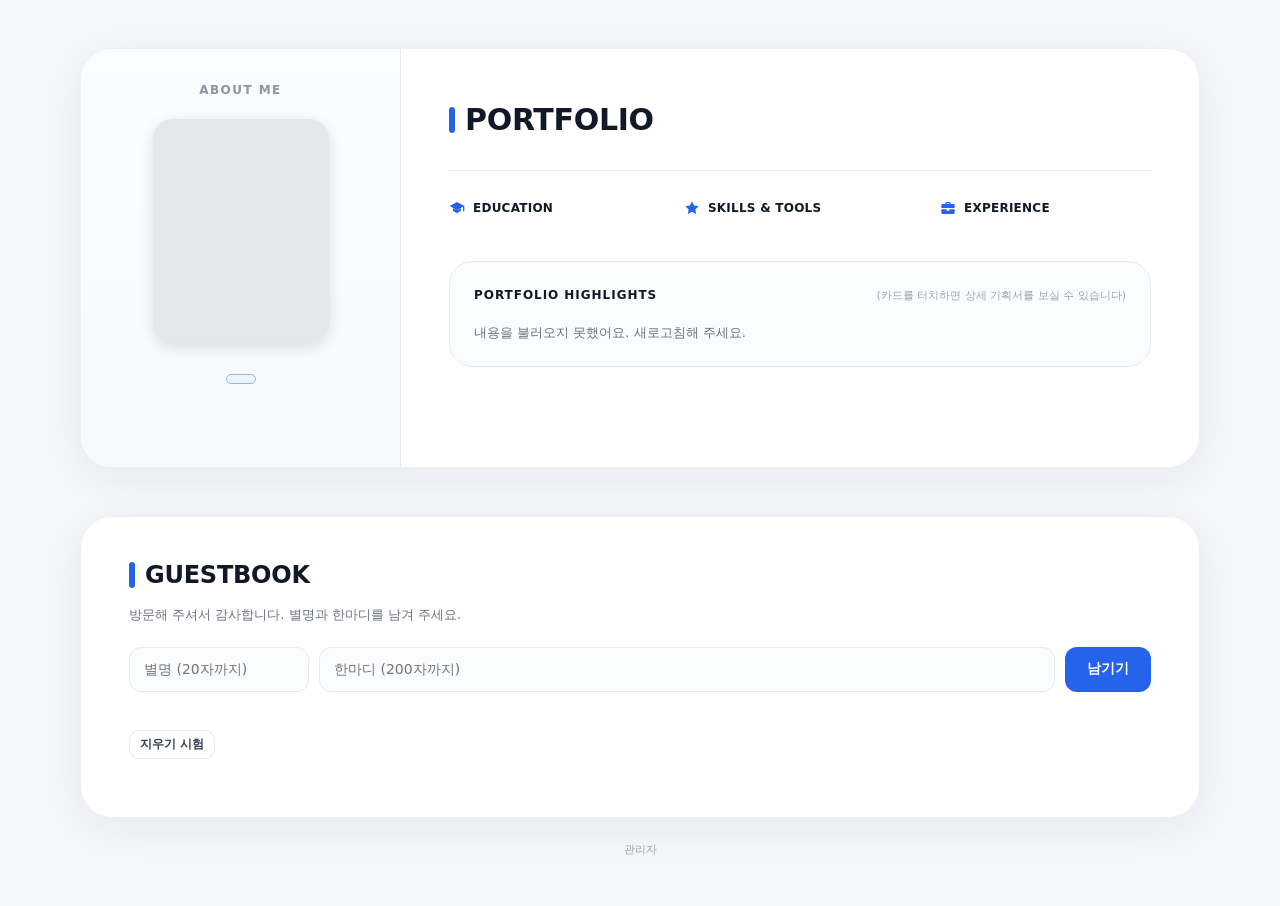
==== commit 83b72e50: "방명록에 잠깐 쓰는 '지우기 시험' 버튼 추가 (공개 키로 맨 위 글 지우기 요청 결과 표시) Co-Authored-By: Claude Opus 5.5 <noreply@anthro" ====
--- a/index.html
+++ b/index.html
@@ -64,6 +64,12 @@
         </div>
         <p class="form-msg" id="gb-msg" role="status"></p>
 
+        <!-- 잠깐 쓰는 지우기 시험: 공개 키로 맨 위 글을 지워 본다 (시험이 끝나면 지운다) -->
+        <div class="delete-test">
+          <button type="button" id="delete-test-btn" class="ghost-btn small">지우기 시험</button>
+          <pre class="delete-test-result" id="delete-test-result" role="status"></pre>
+        </div>
+
         <ul class="guest-list" id="gb-list"></ul>
       </div>
     </section>
--- a/style.css
+++ b/style.css
@@ -445,3 +445,15 @@
   .row { flex-direction: column; align-items: stretch; }
   .row-actions { justify-content: flex-start; }
 }
+
+/* ---------- 잠깐 쓰는 지우기 시험 ---------- */
+.delete-test { margin-top: 10px; }
+.delete-test-result {
+  margin: 8px 0 0;
+  font-family: inherit;
+  font-size: 12px;
+  color: #374151;
+  white-space: pre-wrap;
+  word-break: break-word;
+}
+.delete-test-result:empty { display: none; }
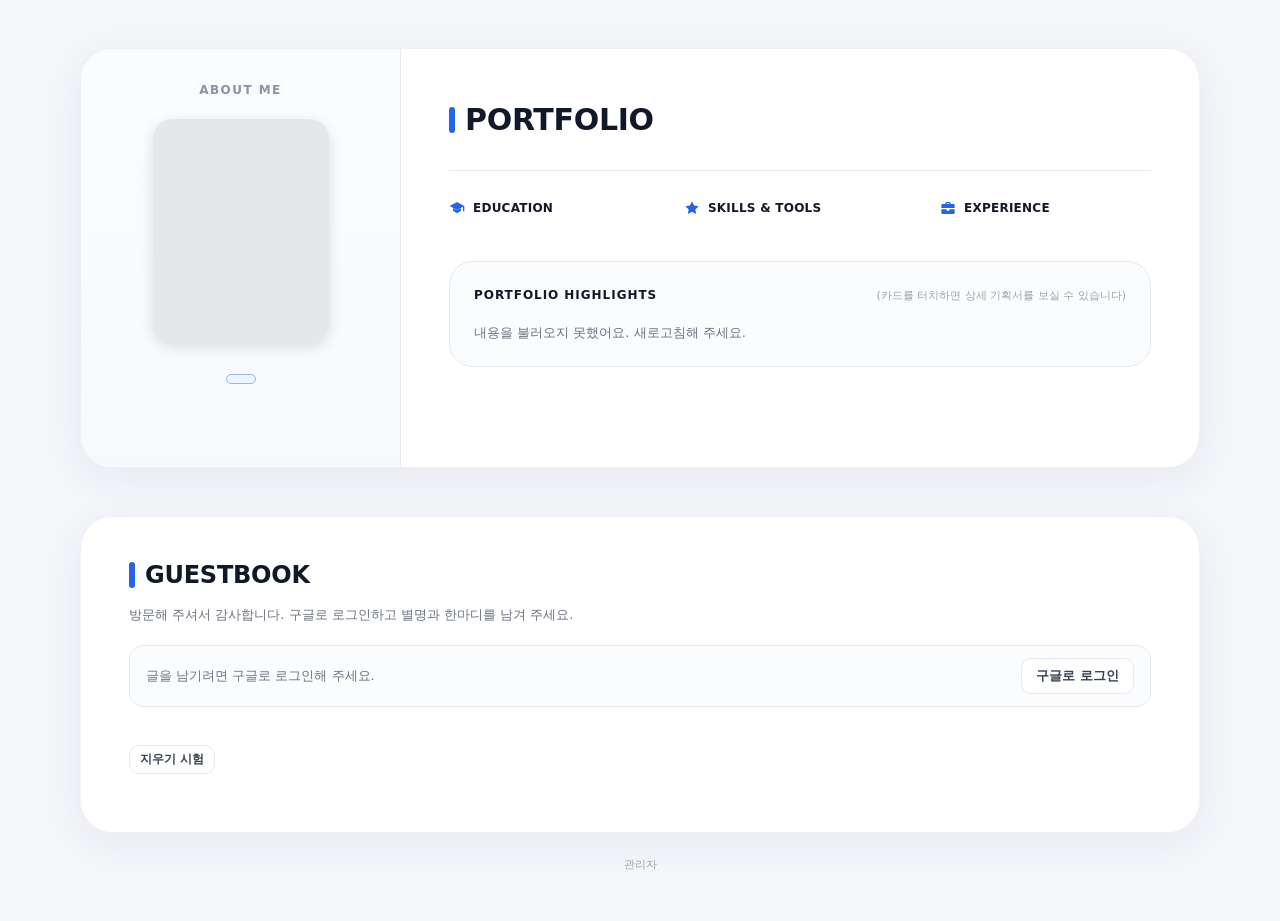
==== commit c7ca9314: "방명록 구글 로그인 추가 (로그인한 사람만 남기기, 내 글만 지우기) + guestbook-login.sql Co-Authored-By: Claude Opus 5.5 <norepl" ====
--- a/index.html
+++ b/index.html
@@ -55,9 +55,17 @@
     <section class="card guestbook">
       <div class="guestbook-inner">
         <h2 class="guestbook-title"><span class="bar"></span>GUESTBOOK</h2>
-        <p class="guestbook-sub">방문해 주셔서 감사합니다. 별명과 한마디를 남겨 주세요.</p>
+        <p class="guestbook-sub">방문해 주셔서 감사합니다. 구글로 로그인하고 별명과 한마디를 남겨 주세요.</p>
 
-        <div class="guest-form">
+        <!-- 구글 로그인: 로그인하면 내 구글 이름과 로그아웃 버튼이 보인다 -->
+        <div class="gb-auth">
+          <p class="gb-auth-text" id="gb-auth-text">글을 남기려면 구글로 로그인해 주세요.</p>
+          <button type="button" id="google-login" class="ghost-btn">구글로 로그인</button>
+          <button type="button" id="google-logout" class="ghost-btn small" hidden>로그아웃</button>
+        </div>
+        <p class="form-msg" id="gb-auth-msg" role="status"></p>
+
+        <div class="guest-form" id="gb-form" hidden>
           <input type="text" id="gb-nickname" maxlength="20" placeholder="별명 (20자까지)" aria-label="별명">
           <input type="text" id="gb-message" maxlength="200" placeholder="한마디 (200자까지)" aria-label="한마디">
           <button type="button" id="gb-submit" class="primary-btn">남기기</button>
--- a/style.css
+++ b/style.css
@@ -457,3 +457,20 @@
   word-break: break-word;
 }
 .delete-test-result:empty { display: none; }
+
+/* ---------- 방명록 구글 로그인 ---------- */
+.gb-auth {
+  margin-top: 20px;
+  padding: 12px 16px;
+  display: flex;
+  align-items: center;
+  gap: 10px;
+  flex-wrap: wrap;
+  border: 1px solid var(--line);
+  border-radius: 14px;
+  background: #fbfcfe;
+}
+.gb-auth-text { margin: 0 auto 0 0; font-size: 13px; color: var(--muted); }
+.gb-auth-text strong { color: var(--text); }
+.gb-auth + .form-msg:empty { min-height: 0; margin: 0; }
+.guest-item .danger-btn { margin-top: 8px; }
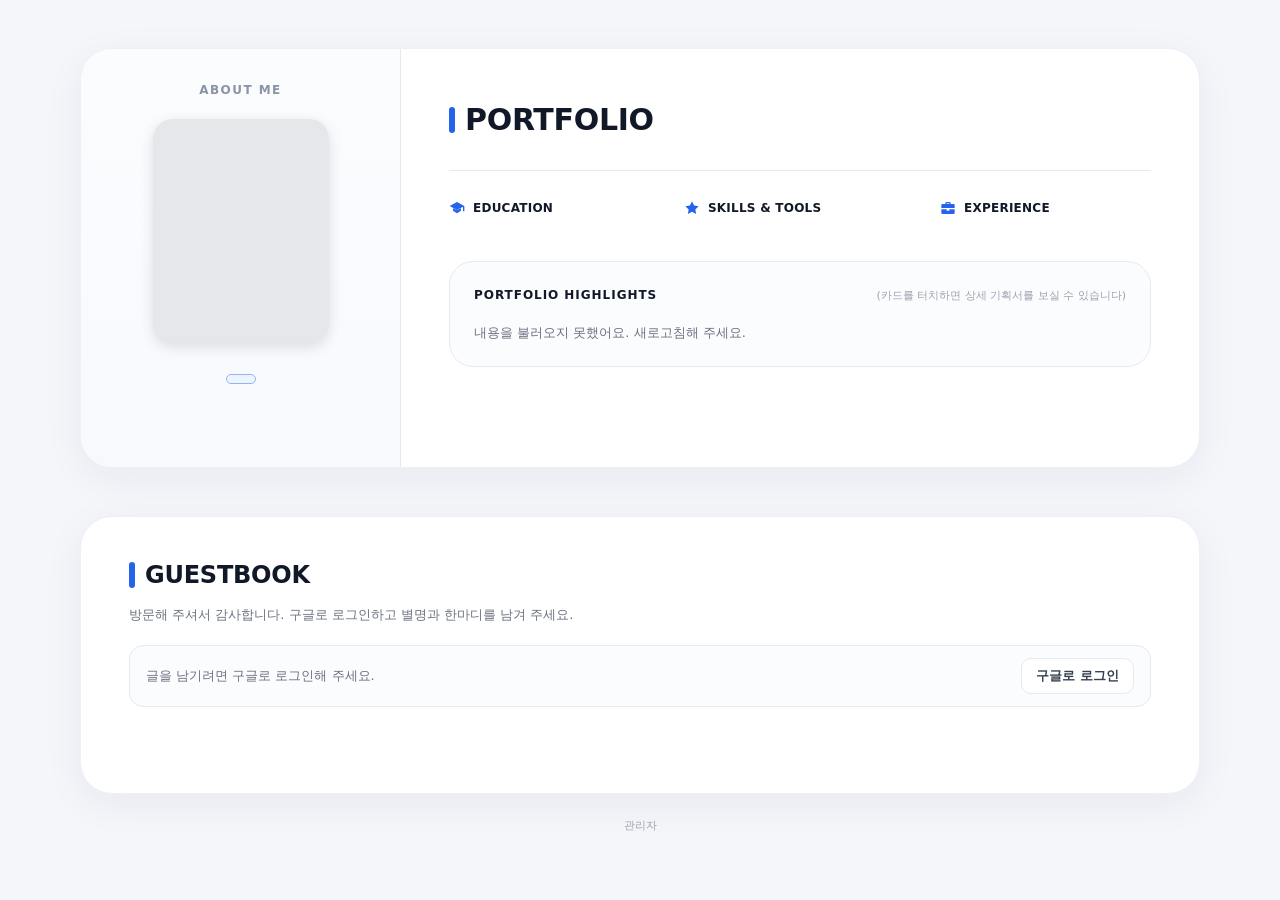
==== commit 62f20815: "방명록 '지우기 시험' 버튼 제거 Co-Authored-By: Claude Opus 5.5 <noreply@anthropic.com> Claude-Session: https://c" ====
--- a/index.html
+++ b/index.html
@@ -72,12 +72,6 @@
         </div>
         <p class="form-msg" id="gb-msg" role="status"></p>
 
-        <!-- 잠깐 쓰는 지우기 시험: 공개 키로 맨 위 글을 지워 본다 (시험이 끝나면 지운다) -->
-        <div class="delete-test">
-          <button type="button" id="delete-test-btn" class="ghost-btn small">지우기 시험</button>
-          <pre class="delete-test-result" id="delete-test-result" role="status"></pre>
-        </div>
-
         <ul class="guest-list" id="gb-list"></ul>
       </div>
     </section>
--- a/style.css
+++ b/style.css
@@ -446,18 +446,6 @@
   .row-actions { justify-content: flex-start; }
 }
 
-/* ---------- 잠깐 쓰는 지우기 시험 ---------- */
-.delete-test { margin-top: 10px; }
-.delete-test-result {
-  margin: 8px 0 0;
-  font-family: inherit;
-  font-size: 12px;
-  color: #374151;
-  white-space: pre-wrap;
-  word-break: break-word;
-}
-.delete-test-result:empty { display: none; }
-
 /* ---------- 방명록 구글 로그인 ---------- */
 .gb-auth {
   margin-top: 20px;
